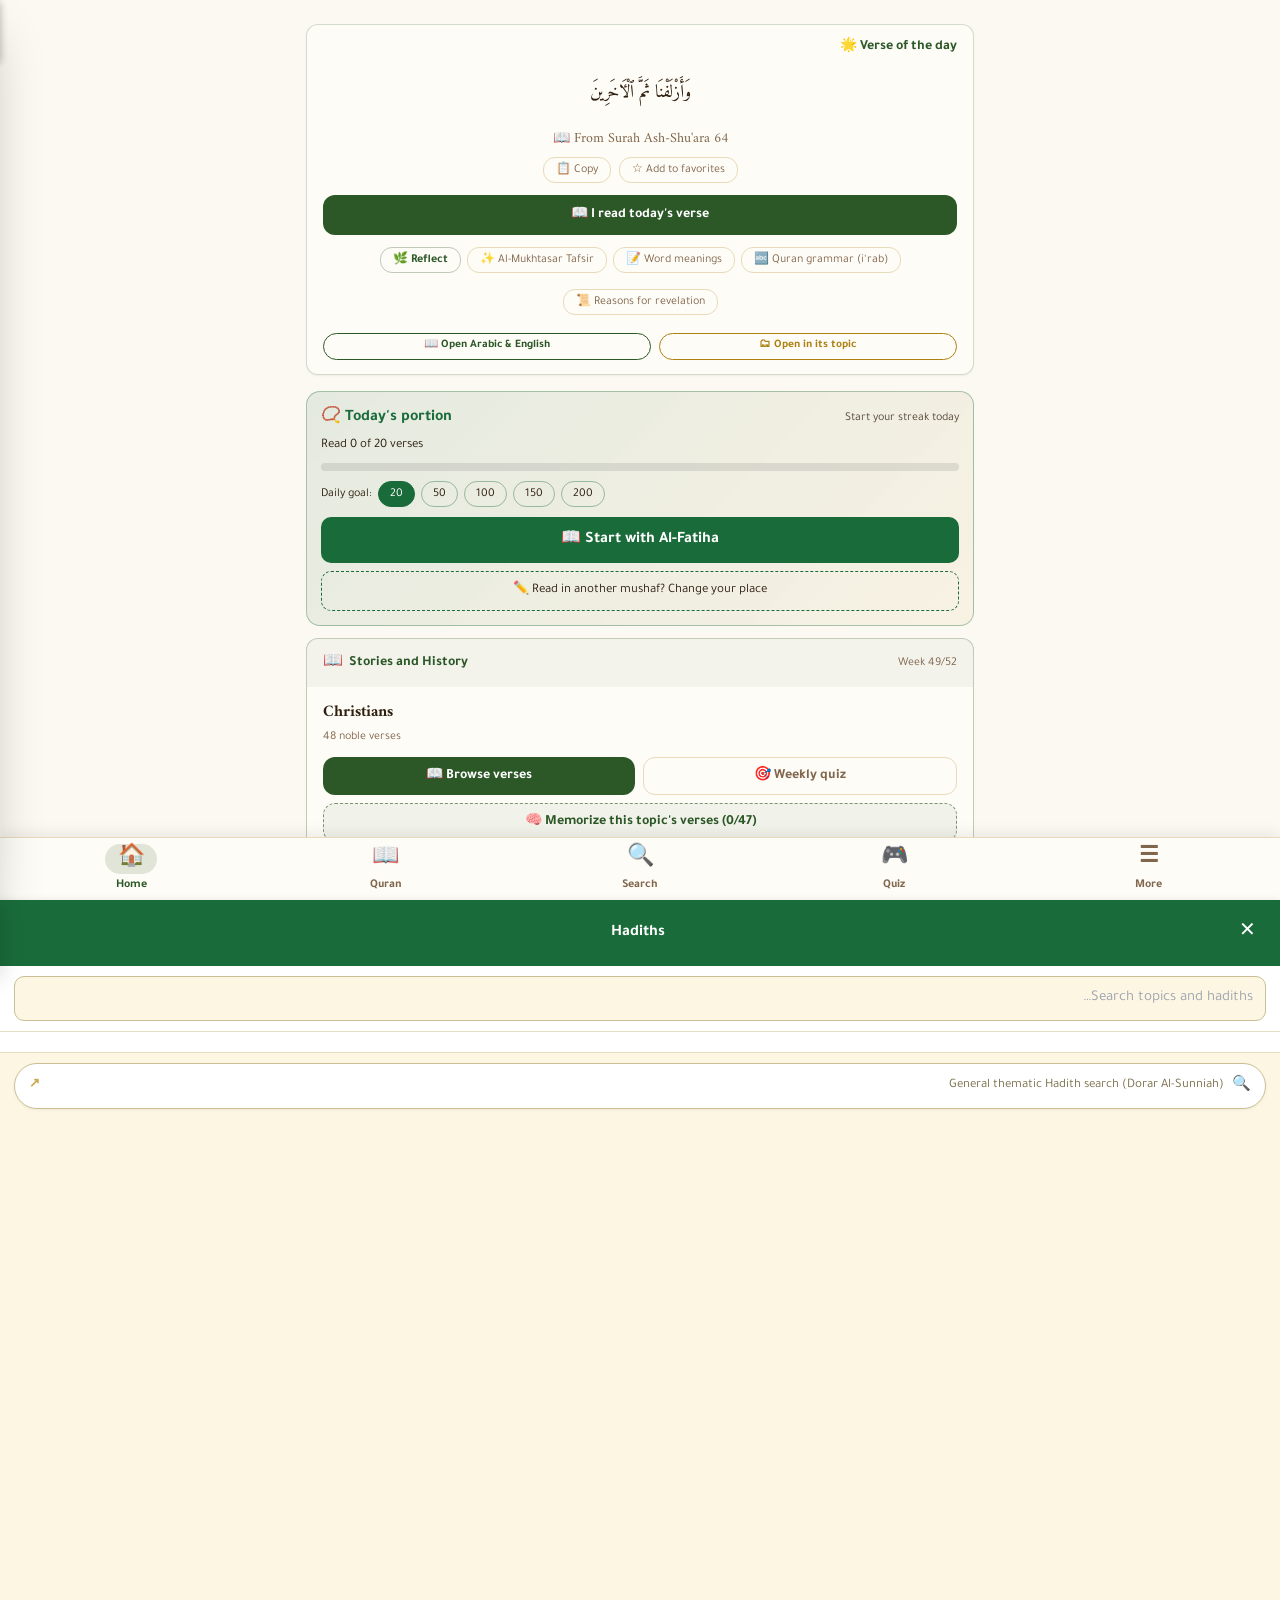
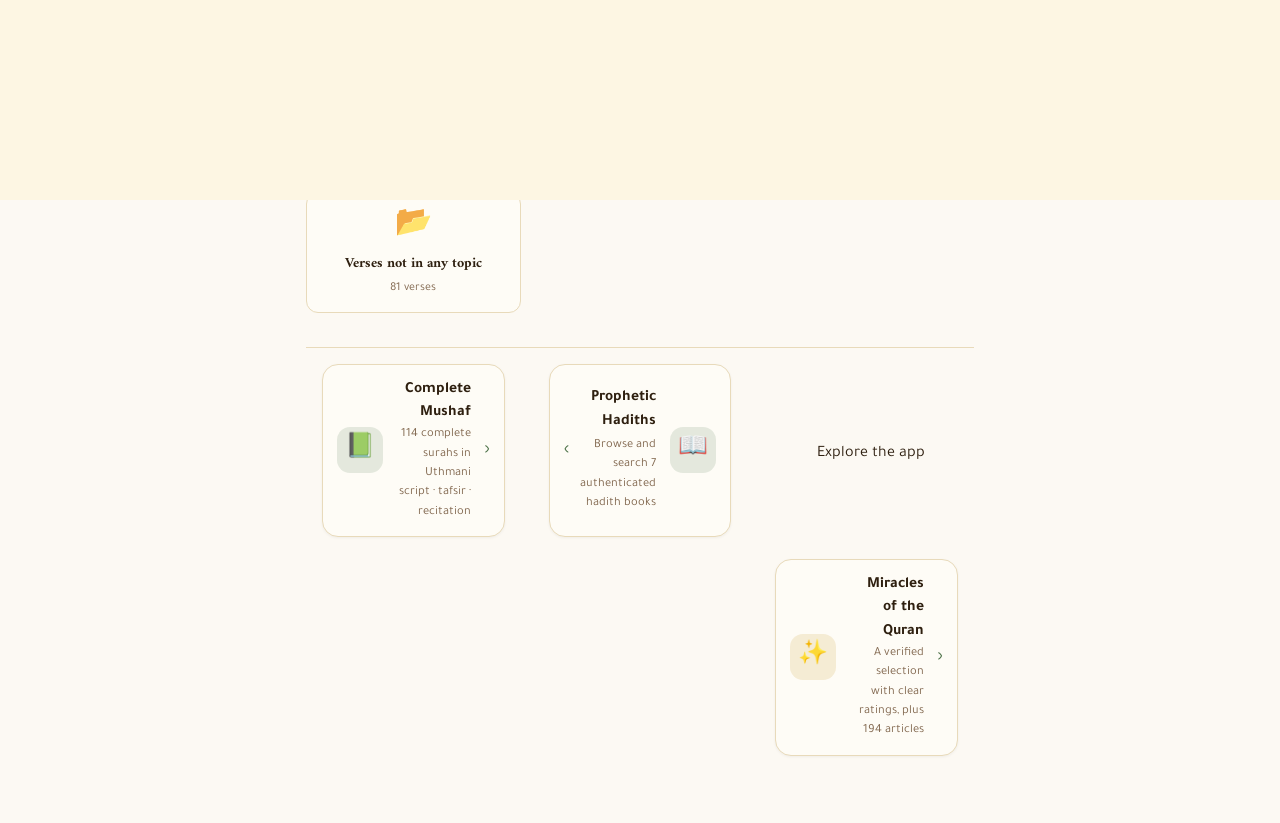
==== index.html @ 42c04536 "Add files via upload" ====
<!doctype html>
<html lang="ar" dir="rtl">
<head>
<meta charset="UTF-8" />
<meta name="viewport" content="width=device-width, initial-scale=1.0, viewport-fit=cover, user-scalable=no" />
<title>مواضيع القرآن الكريم</title>
<meta name="description" content="9,871 آية في 1,130 موضوع مع 6 تفاسير، المصحف الكامل، معجزات القرآن والأحاديث النبوية — بدون إنترنت." />
<meta name="theme-color" content="#1a6b3a" />
<link rel="manifest" href="./manifest.json" />
<link rel="icon" href="./favicon.ico" />
<link rel="apple-touch-icon" href="./apple-touch-icon.png" />
<!-- Start fetching the encrypted payload immediately, in parallel with parsing.
     app.enc is now gzip-compressed BEFORE encryption and the webfonts were
     moved out of it into ./assets/fonts/*.woff2, so the critical first
     download dropped from ~1.45 MB to ~0.49 MB. -->
<link rel="preload" as="fetch" href="./app.enc?v=105" crossorigin="anonymous" fetchpriority="high" />
<style>
  html,body{height:100%;margin:0;background:#fdf6e3;}
  #_bl{position:fixed;inset:0;display:flex;align-items:center;justify-content:center;
    flex-direction:column;gap:10px;font-family:system-ui,sans-serif;color:#1a6b3a;}
  #_bl .s{width:36px;height:36px;border:3px solid #e6dcc0;border-top-color:#1a6b3a;
    border-radius:50%;animation:_sp 0.8s linear infinite;}
  @keyframes _sp{to{transform:rotate(360deg);}}
</style>
</head>
<body>
<div id="_bl"><div class="s"></div><div>جارٍ التحميل...</div></div>
<script>
(function(){
  var _p1=[155,187,14,163,17,46,186,222];
  var _p2=[26,164,161,172,123,90,212,247];
  var _p3=[27,13,182,2,128,64,250,6];
  var _p4=[22,59,96,149,72,226,223,181];
  var _expectedHash = "72e660c857ee07ed2e1d415e45553e37cf3c5778af3e9e9e367d4e6b512446fa";
  function _bk(){
    var k=new Uint8Array(32);
    [_p1,_p2,_p3,_p4].forEach(function(seg,si){
      for(var i=0;i<8;i++)k[si*8+i]=seg[i];
    });
    return k;
  }
  function _toHex(buf){
    var b=new Uint8Array(buf), s="";
    for(var i=0;i<b.length;i++) s += b[i].toString(16).padStart(2,"0");
    return s;
  }
  function _fail(msg){
    var el=document.getElementById('_bl');
    if(el) el.innerHTML='<div style="text-align:center;padding:20px;">'+msg+'</div>';
  }
  function _loadScript(src){
    return new Promise(function(res,rej){
      var s=document.createElement('script');
      s.src=src; s.onload=res; s.onerror=rej;
      document.head.appendChild(s);
    });
  }
  // gzip inflate: native DecompressionStream where available (Chrome 80+,
  // Firefox 113+, Safari 16.4+), small fflate fallback everywhere else.
  async function _gunzip(buf){
    if (typeof DecompressionStream === 'function') {
      var ds = new DecompressionStream('gzip');
      var stream = new Blob([buf]).stream().pipeThrough(ds);
      return await new Response(stream).arrayBuffer();
    }
    if (typeof fflate === 'undefined') await _loadScript('./vendor/fflate.js');
    return fflate.gunzipSync(new Uint8Array(buf)).buffer;
  }
  async function _boot(){
    try{
      var res = await fetch('./app.enc?v=105', {credentials:'omit', cache:'no-store'});
      if(!res.ok && res.status !== 0) throw new Error('http '+res.status);
      var buf = await res.arrayBuffer();
      if (crypto.subtle && crypto.subtle.digest) {
        var hashBuf = await crypto.subtle.digest('SHA-256', buf);
        if (_toHex(hashBuf) !== _expectedHash) {
          _fail('تعذّر التحقق من سلامة الملفات.<br>احذف بيانات المتصفح لهذا الموقع وأعد المحاولة، أو تحقق من الاتصال.');
          return;
        }
      }
      var bytes = new Uint8Array(buf);
      var iv = bytes.slice(0,16);
      var ct = bytes.slice(16);
      var cryptoKey = await crypto.subtle.importKey('raw', _bk(), {name:'AES-CBC'}, false, ['decrypt']);
      var gzBuf = await crypto.subtle.decrypt({name:'AES-CBC', iv: iv}, cryptoKey, ct);
      var plainBuf = await _gunzip(gzBuf);
      var html = new TextDecoder('utf-8').decode(plainBuf);
      document.open();
      document.write(html);
      document.close();
    } catch(e) {
      _fail('تعذّر تحميل التطبيق.<br>تحقق من الاتصال بالإنترنت وأعد المحاولة.');
    }
  }
  // One-time upgrade for visitors with an older offline installation. Preserve their
  // language, reading progress and bookmarks; only invalidate obsolete app caches.
  try {
    if (localStorage.getItem('quran_site_version') !== '105') {
      localStorage.setItem('quran_site_version', '105');
      if ('caches' in window) caches.keys().then(function(keys){
        return Promise.all(keys.filter(function(k){return /^quran-v/.test(k) && k !== 'quran-v103-shell-2';})
          .map(function(k){return caches.delete(k);}));
      }).catch(function(){});
    }
  } catch(e) { /* private browsing can disable storage */ }
  _boot();
  // ---- "Install app" button (browsers that support installing) ----
  var _ar = window.__lang0 ? window.__lang0 !== 'en' : (localStorage.getItem('quran_app_language') || (/^ar/i.test(navigator.language || '') ? 'ar' : 'en')) !== 'en';
  function _bar(id, text, btnText, onBtn) {
    if (document.getElementById(id) || !document.body) return;
    var d = document.createElement('div');
    d.id = id; d.dir = _ar ? 'rtl' : 'ltr';
    d.style.cssText = 'position:fixed;left:12px;right:12px;bottom:16px;z-index:2147483000;display:flex;align-items:center;gap:10px;' +
      'padding:12px 14px;border-radius:14px;background:#1a6b3a;color:#fff;font:14px system-ui,sans-serif;box-shadow:0 6px 24px rgba(0,0,0,.25);';
    var t = document.createElement('span'); t.style.flex = '1'; t.textContent = text;
    var b = document.createElement('button'); b.textContent = btnText;
    b.style.cssText = 'border:0;border-radius:10px;padding:8px 14px;background:#fff;color:#1a6b3a;font-weight:bold;font-size:14px;';
    var x = document.createElement('button'); x.textContent = '\u2715'; x.setAttribute('aria-label', 'close');
    x.style.cssText = 'border:0;background:transparent;color:#fff;font-size:16px;';
    b.onclick = function(){ onBtn(); d.remove(); };
    x.onclick = function(){ d.remove(); if (id === '_inst') try { localStorage.setItem('quran_install_dismissed', String(Date.now())); } catch(e){} };
    d.appendChild(t); d.appendChild(b); d.appendChild(x);
    document.body.appendChild(d);
  }
  window.__qrBar = _bar;
  var _standalone = (window.matchMedia && matchMedia('(display-mode: standalone)').matches) || navigator.standalone;
  window.addEventListener('beforeinstallprompt', function(ev){
    ev.preventDefault();
    var dis = +(localStorage.getItem('quran_install_dismissed') || 0);
    if (_standalone || Date.now() - dis < 14 * 86400000) return;
    setTimeout(function(){
      _bar('_inst', _ar ? 'ثبّت التطبيق على هاتفك ليعمل بدون إنترنت' : 'Install the app on your phone to use it offline',
        _ar ? '📲 تثبيت' : '📲 Install', function(){ ev.prompt(); });
    }, 4000);
  });
  // ---- "New update available" message ----
  function _updBar(reg) {
    _bar('_upd', _ar ? 'يوجد تحديث جديد للتطبيق' : 'A new update is available',
      _ar ? 'تحديث' : 'Update', function(){
        if (reg.waiting) reg.waiting.postMessage('skipWaiting');
        setTimeout(function(){ location.reload(); }, 300);
      });
  }
  if ('serviceWorker' in navigator) {
    window.addEventListener('load', function(){
      var hadController = !!navigator.serviceWorker.controller;
      navigator.serviceWorker.register('./sw.js').then(function(reg){
        if (reg.waiting && hadController) _updBar(reg);
        reg.addEventListener('updatefound', function(){
          var nw = reg.installing; if (!nw) return;
          nw.addEventListener('statechange', function(){
            if (nw.state === 'installed' && hadController) _updBar(reg);
          });
        });
        setInterval(function(){ reg.update().catch(function(){}); }, 30 * 60000);
      }).catch(function(){});
    });
  }

})();
</script>
</body>
</html>
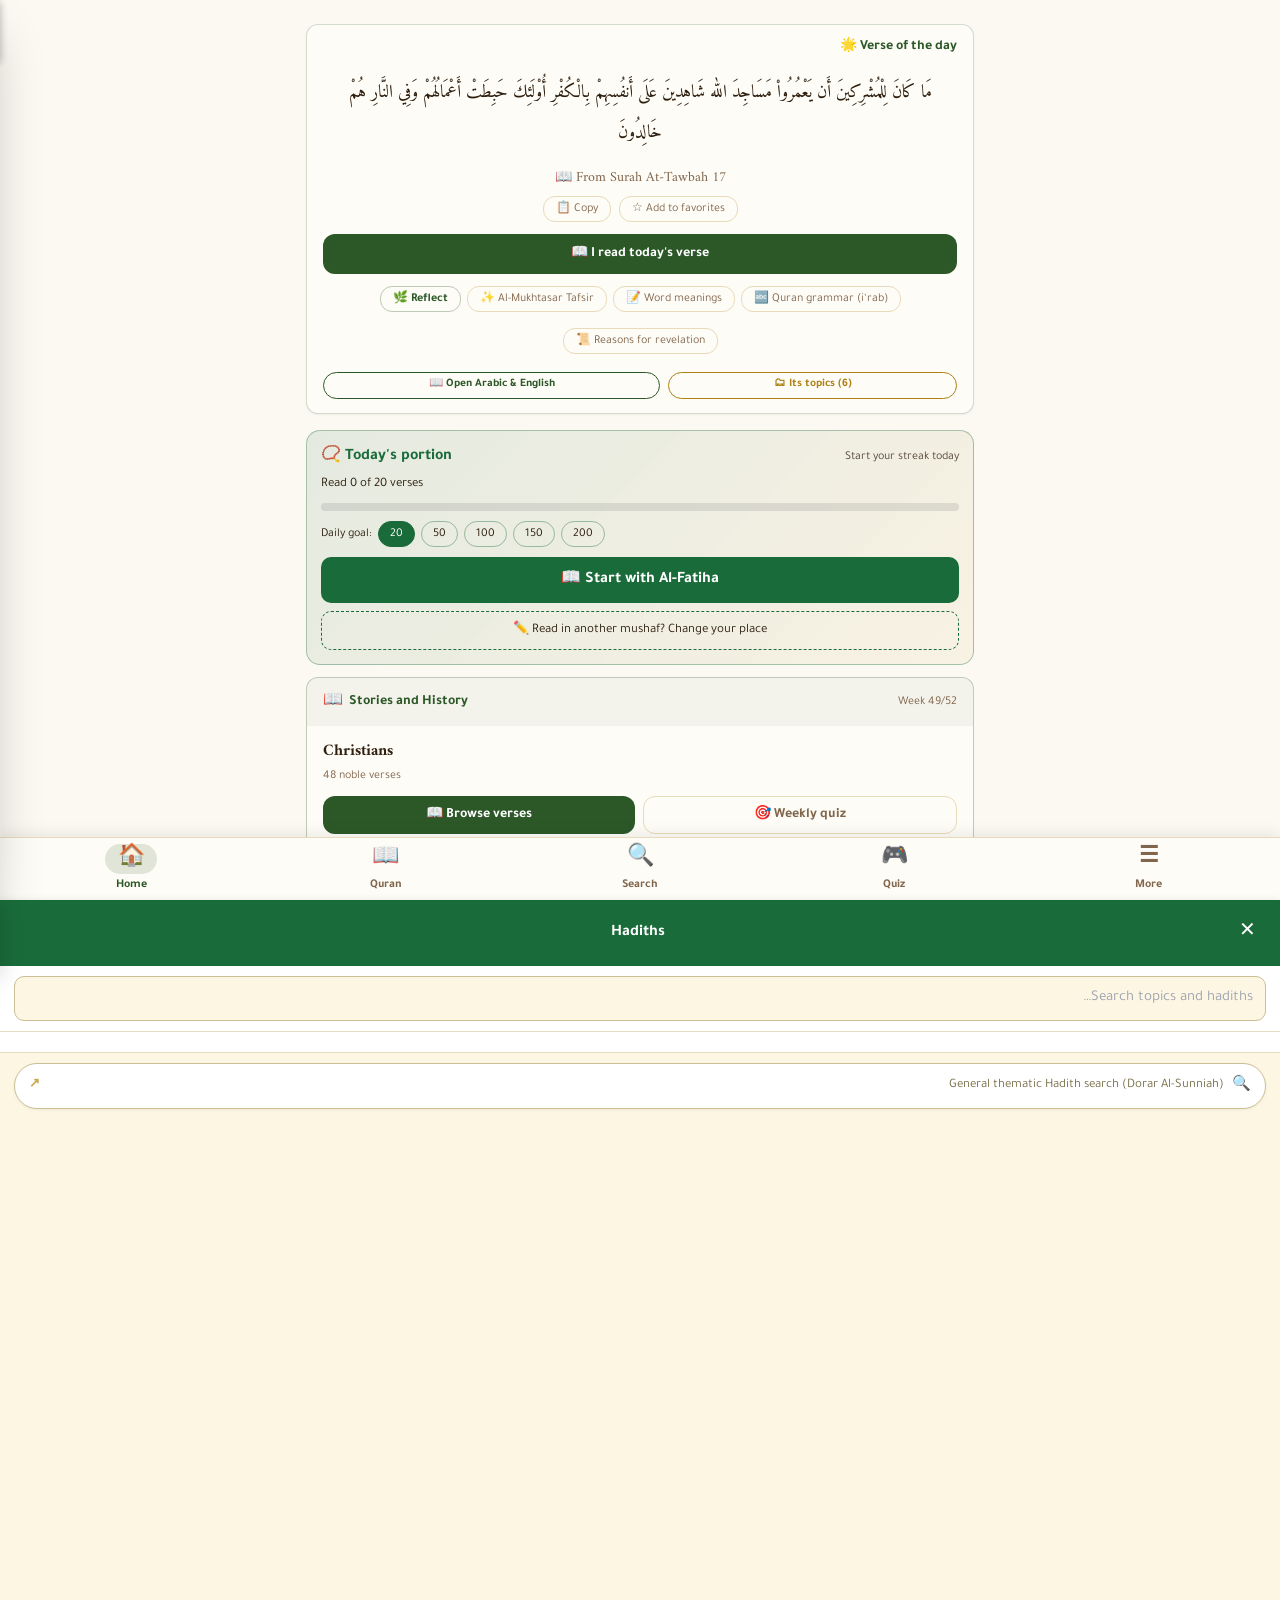
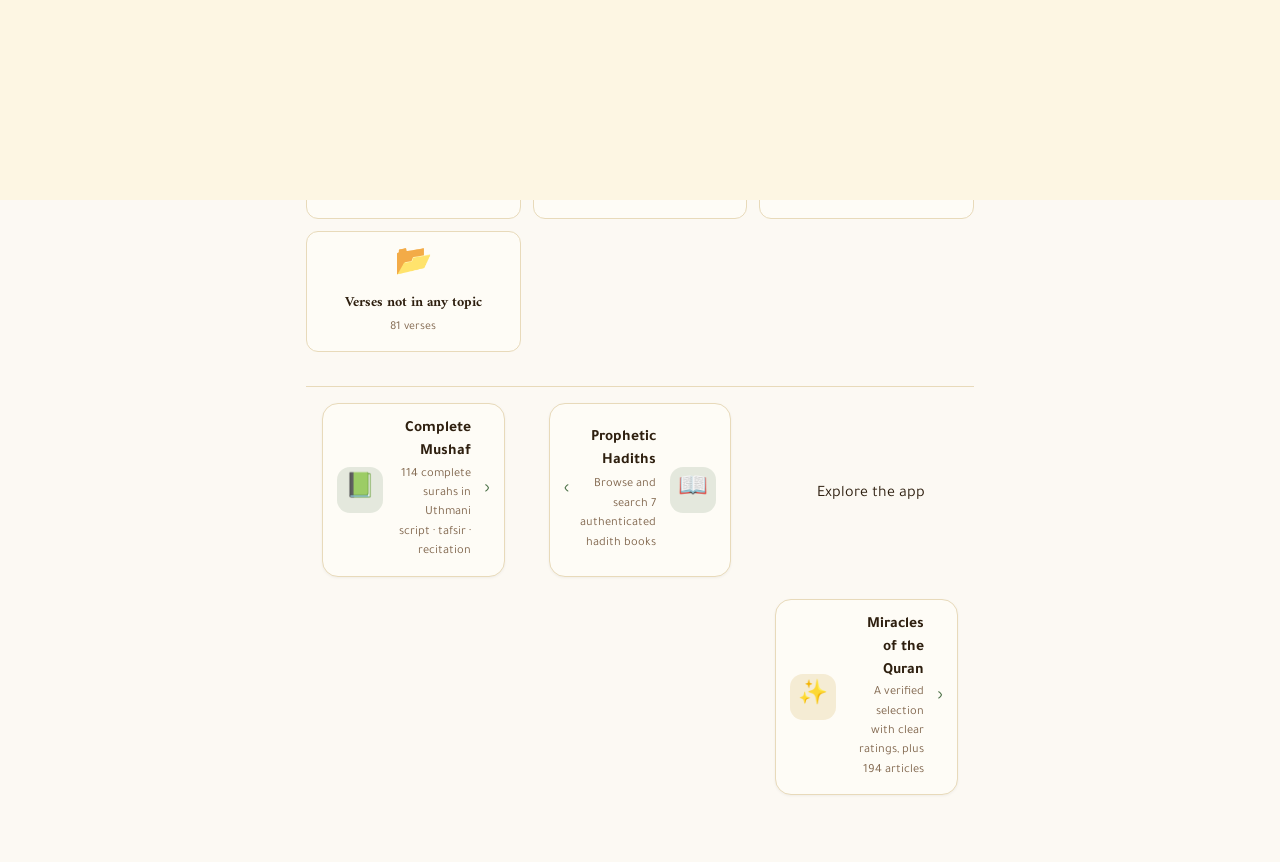
==== commit 9156bc79: "Add files via upload" ====
--- a/index.html
+++ b/index.html
@@ -31,7 +31,7 @@
   var _p2=[26,164,161,172,123,90,212,247];
   var _p3=[27,13,182,2,128,64,250,6];
   var _p4=[22,59,96,149,72,226,223,181];
-  var _expectedHash = "72e660c857ee07ed2e1d415e45553e37cf3c5778af3e9e9e367d4e6b512446fa";
+  var _expectedHash = "e35896ad69712caedd4b4ebe3a84332ada0f7d004e598f36bd4a6af73bc22ce6";
   function _bk(){
     var k=new Uint8Array(32);
     [_p1,_p2,_p3,_p4].forEach(function(seg,si){
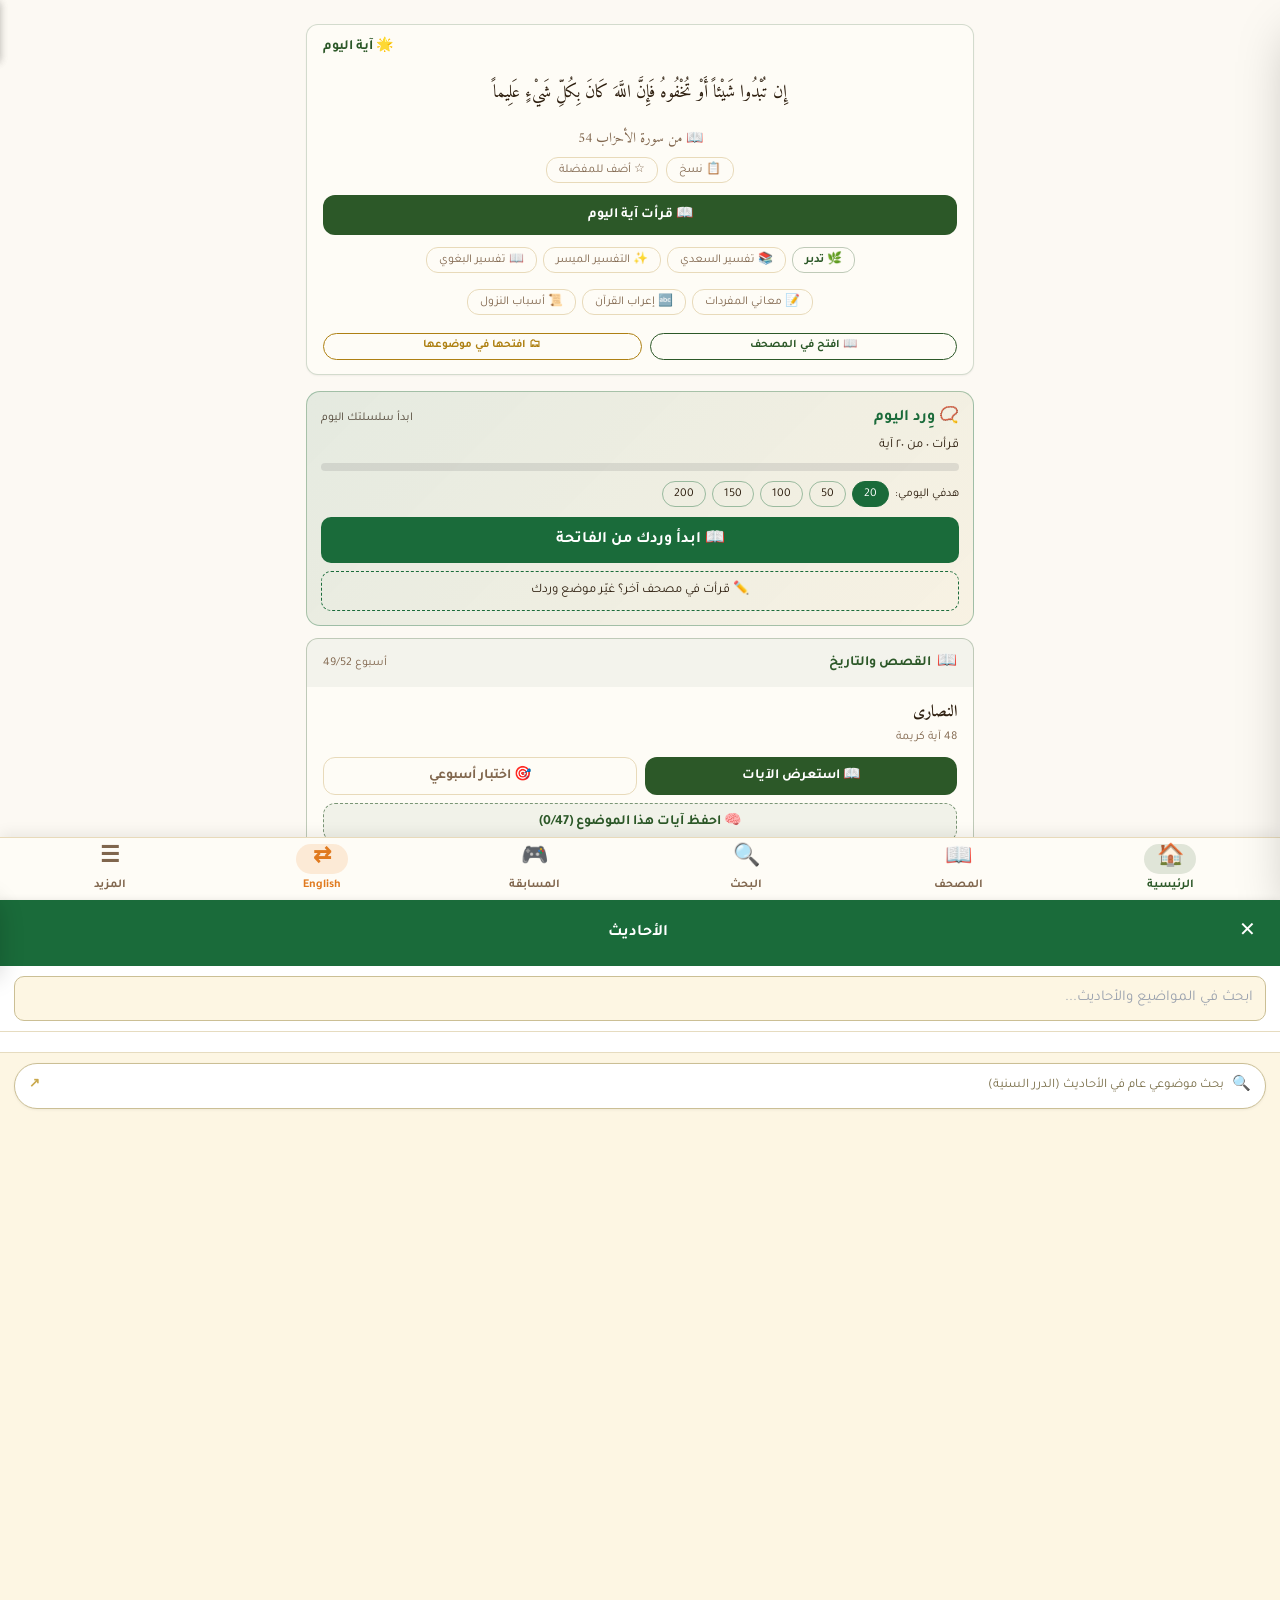
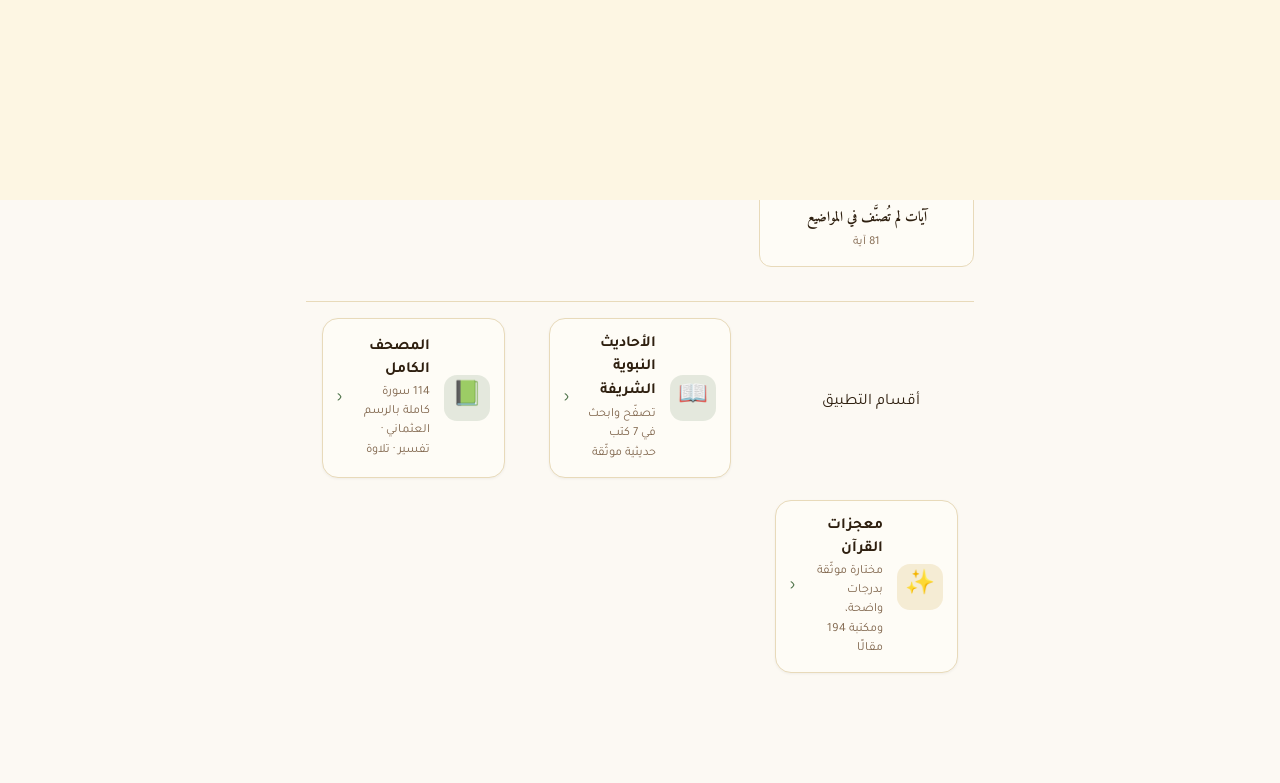
==== commit 77a47616: "Add files via upload" ====
--- a/index.html
+++ b/index.html
@@ -31,7 +31,7 @@
   var _p2=[26,164,161,172,123,90,212,247];
   var _p3=[27,13,182,2,128,64,250,6];
   var _p4=[22,59,96,149,72,226,223,181];
-  var _expectedHash = "e35896ad69712caedd4b4ebe3a84332ada0f7d004e598f36bd4a6af73bc22ce6";
+  var _expectedHash = "c38a5c194be0cd8f67f89c68f2643bfe640034631af2afd2cd5bcf3f3f101557";
   function _bk(){
     var k=new Uint8Array(32);
     [_p1,_p2,_p3,_p4].forEach(function(seg,si){
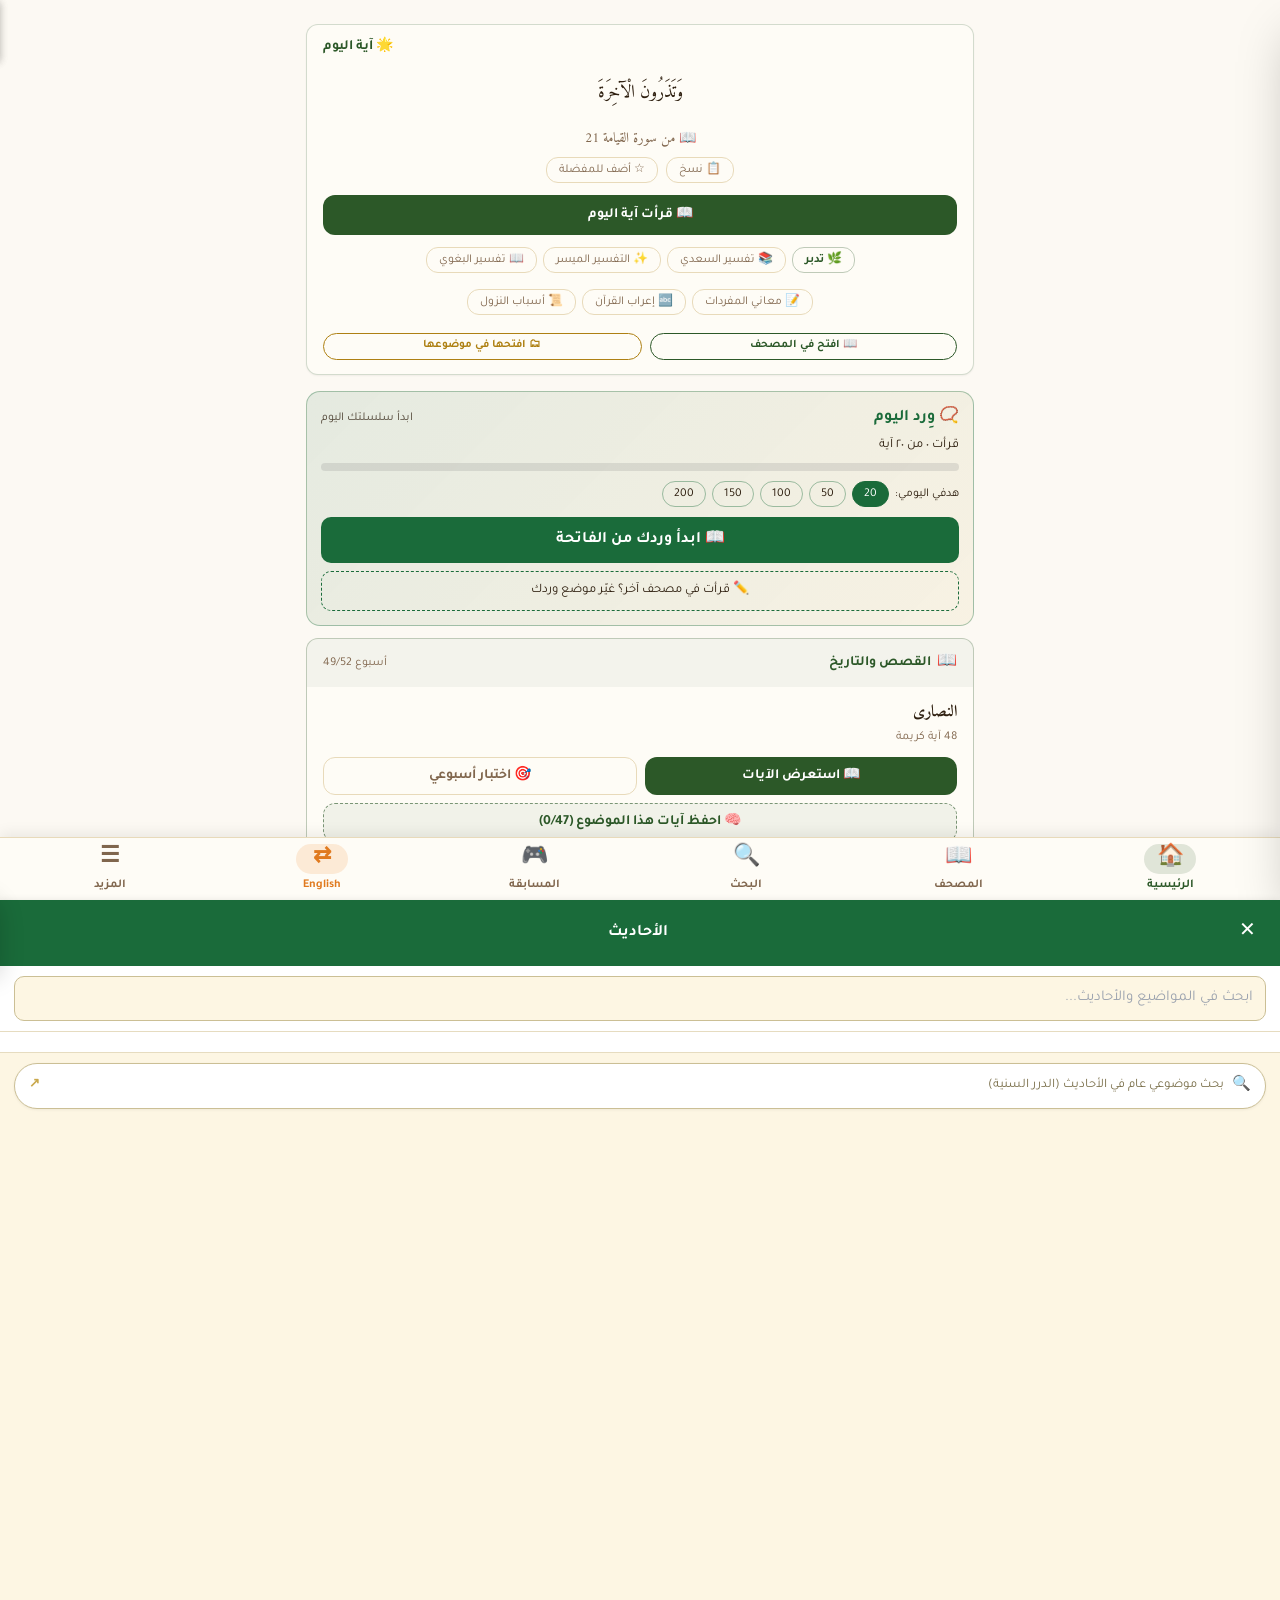
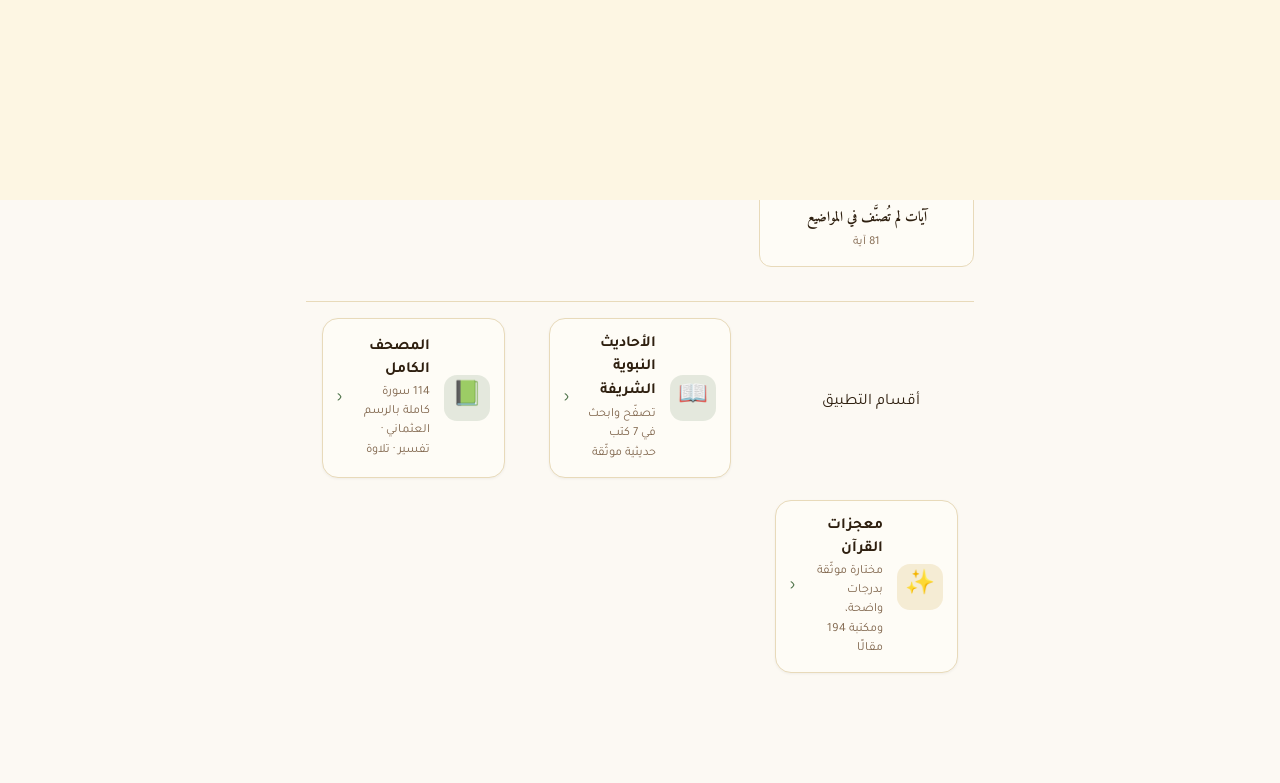
==== commit 6896ba26: "Add files via upload" ====
--- a/index.html
+++ b/index.html
@@ -13,7 +13,7 @@
      app.enc is now gzip-compressed BEFORE encryption and the webfonts were
      moved out of it into ./assets/fonts/*.woff2, so the critical first
      download dropped from ~1.45 MB to ~0.49 MB. -->
-<link rel="preload" as="fetch" href="./app.enc?v=105" crossorigin="anonymous" fetchpriority="high" />
+<link rel="preload" as="fetch" href="./app.enc?v=119" crossorigin="anonymous" fetchpriority="high" />
 <style>
   html,body{height:100%;margin:0;background:#fdf6e3;}
   #_bl{position:fixed;inset:0;display:flex;align-items:center;justify-content:center;
@@ -31,7 +31,7 @@
   var _p2=[26,164,161,172,123,90,212,247];
   var _p3=[27,13,182,2,128,64,250,6];
   var _p4=[22,59,96,149,72,226,223,181];
-  var _expectedHash = "c38a5c194be0cd8f67f89c68f2643bfe640034631af2afd2cd5bcf3f3f101557";
+  var _expectedHash = "228335cd9e264fe49639d69c8f83432827bb0be14f5b1b5ade6ec62de2f526cf";
   function _bk(){
     var k=new Uint8Array(32);
     [_p1,_p2,_p3,_p4].forEach(function(seg,si){
@@ -68,7 +68,7 @@
   }
   async function _boot(){
     try{
-      var res = await fetch('./app.enc?v=105', {credentials:'omit', cache:'no-store'});
+      var res = await fetch('./app.enc?v=119', {credentials:'omit', cache:'no-store'});
       if(!res.ok && res.status !== 0) throw new Error('http '+res.status);
       var buf = await res.arrayBuffer();
       if (crypto.subtle && crypto.subtle.digest) {
@@ -144,6 +144,7 @@
   if ('serviceWorker' in navigator) {
     window.addEventListener('load', function(){
       var hadController = !!navigator.serviceWorker.controller;
+      var _rl=false; navigator.serviceWorker.addEventListener('controllerchange', function(){ if (hadController && !_rl) { _rl=true; location.reload(); } });
       navigator.serviceWorker.register('./sw.js').then(function(reg){
         if (reg.waiting && hadController) _updBar(reg);
         reg.addEventListener('updatefound', function(){
@@ -152,6 +153,8 @@
             if (nw.state === 'installed' && hadController) _updBar(reg);
           });
         });
+        reg.update().catch(function(){});
+        document.addEventListener('visibilitychange', function(){ if (!document.hidden) reg.update().catch(function(){}); });
         setInterval(function(){ reg.update().catch(function(){}); }, 30 * 60000);
       }).catch(function(){});
     });
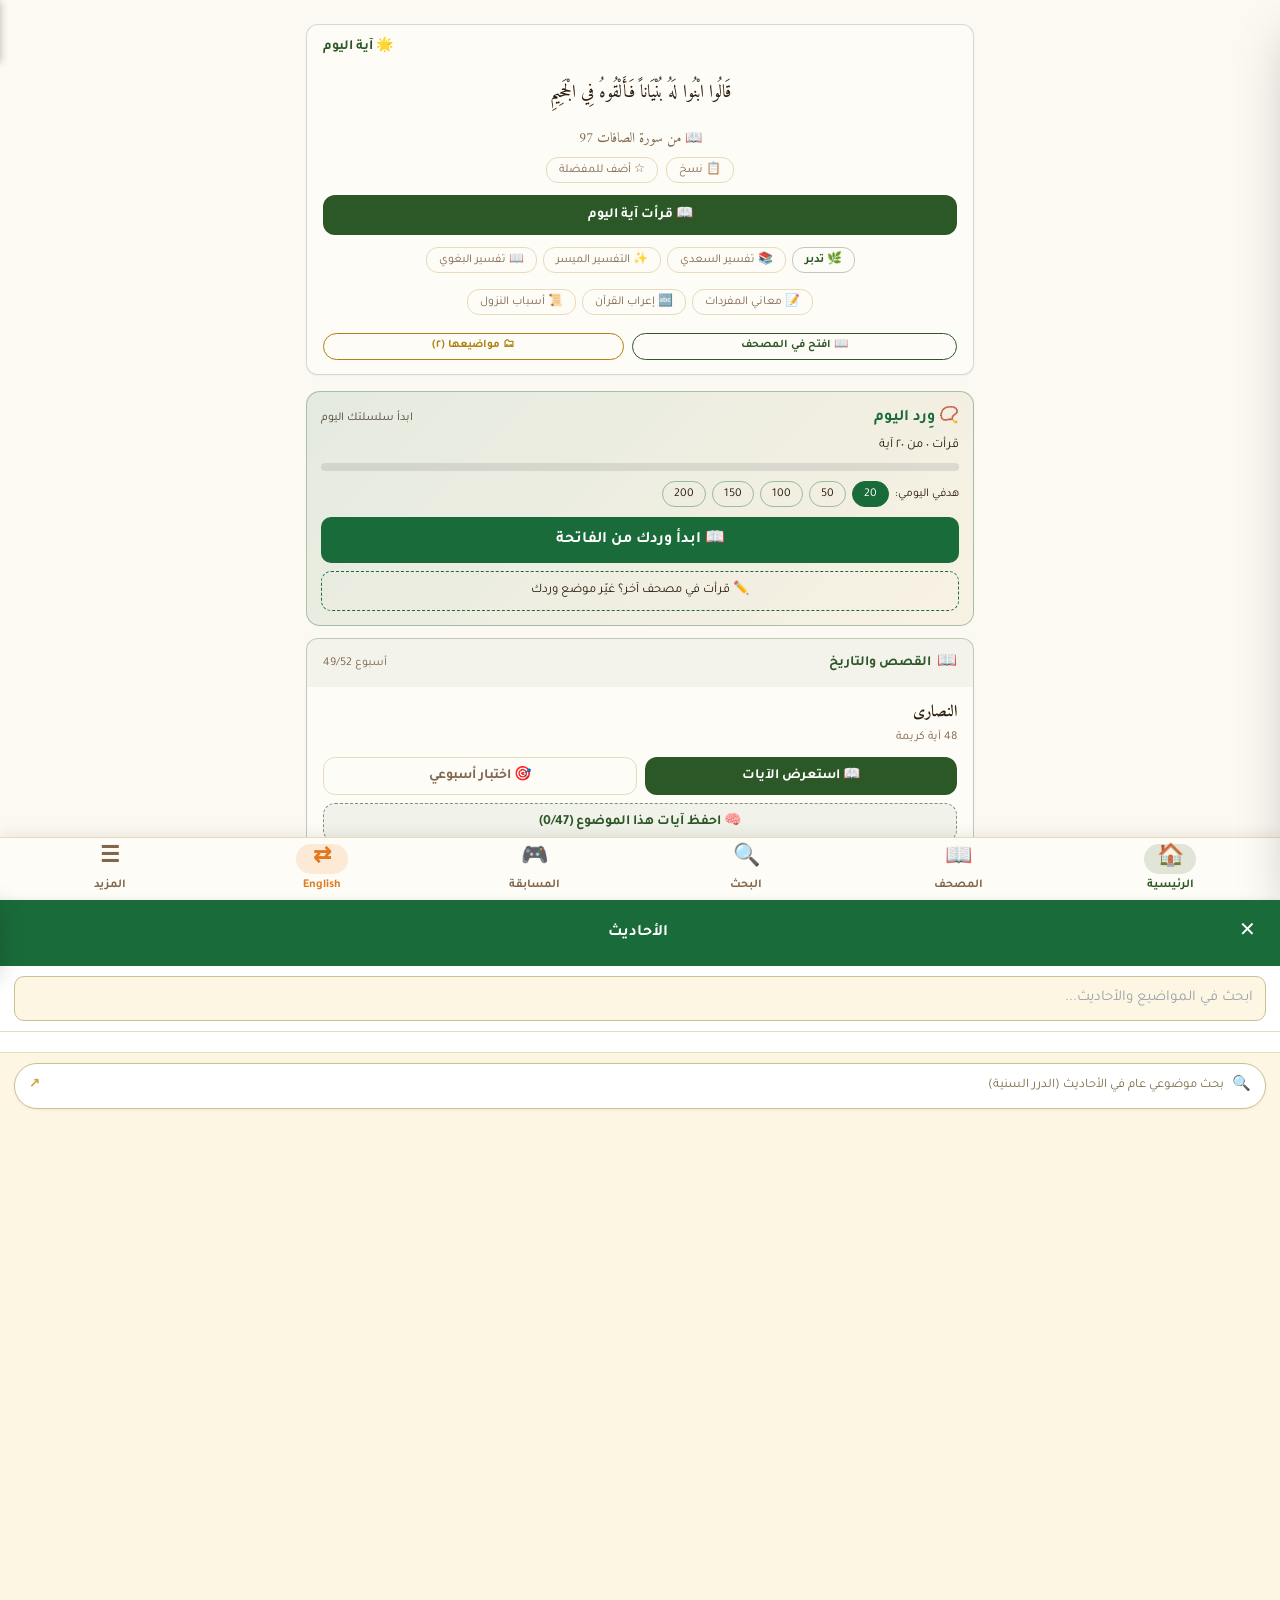
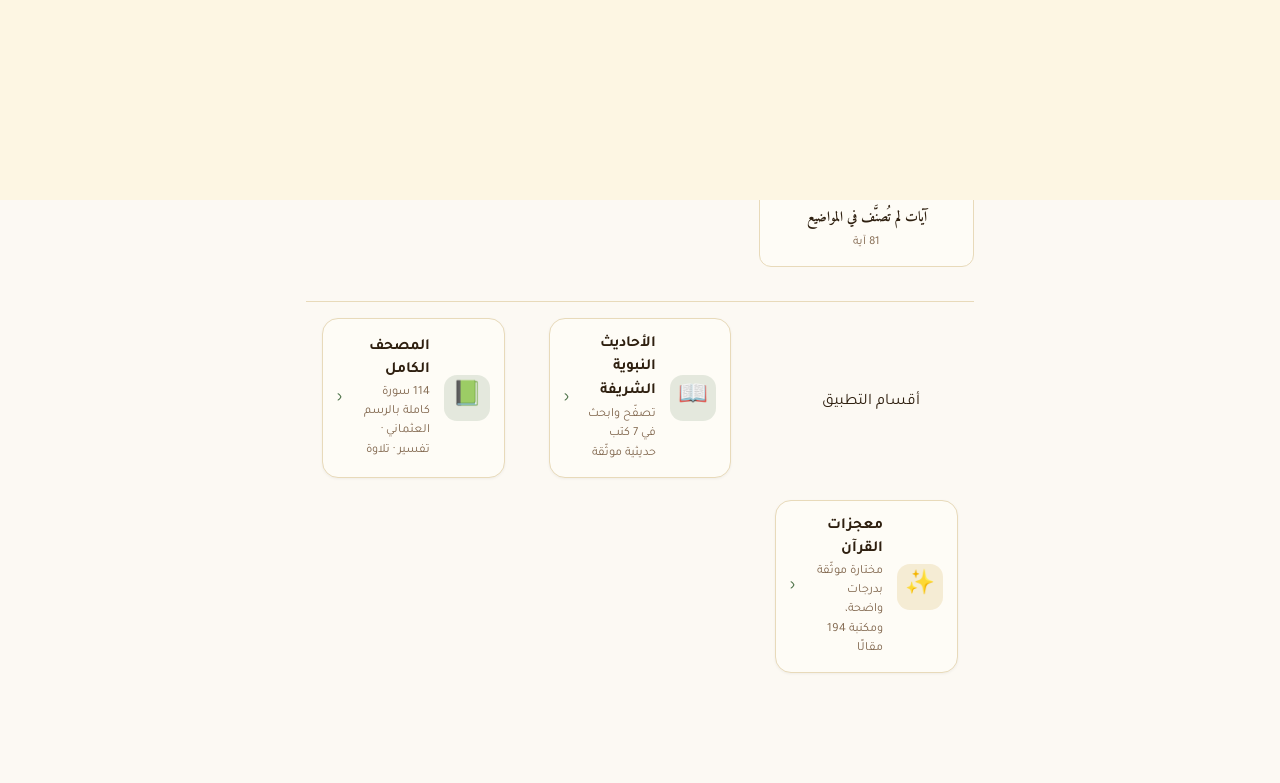
==== commit 6db7b72d: "Add files via upload" ====
--- a/index.html
+++ b/index.html
@@ -31,7 +31,7 @@
   var _p2=[26,164,161,172,123,90,212,247];
   var _p3=[27,13,182,2,128,64,250,6];
   var _p4=[22,59,96,149,72,226,223,181];
-  var _expectedHash = "228335cd9e264fe49639d69c8f83432827bb0be14f5b1b5ade6ec62de2f526cf";
+  var _expectedHash = "1e7fa8a45c7c65afc9e3031cf23803893f6ad3d3690e21d7041834149d4dc27e";
   function _bk(){
     var k=new Uint8Array(32);
     [_p1,_p2,_p3,_p4].forEach(function(seg,si){
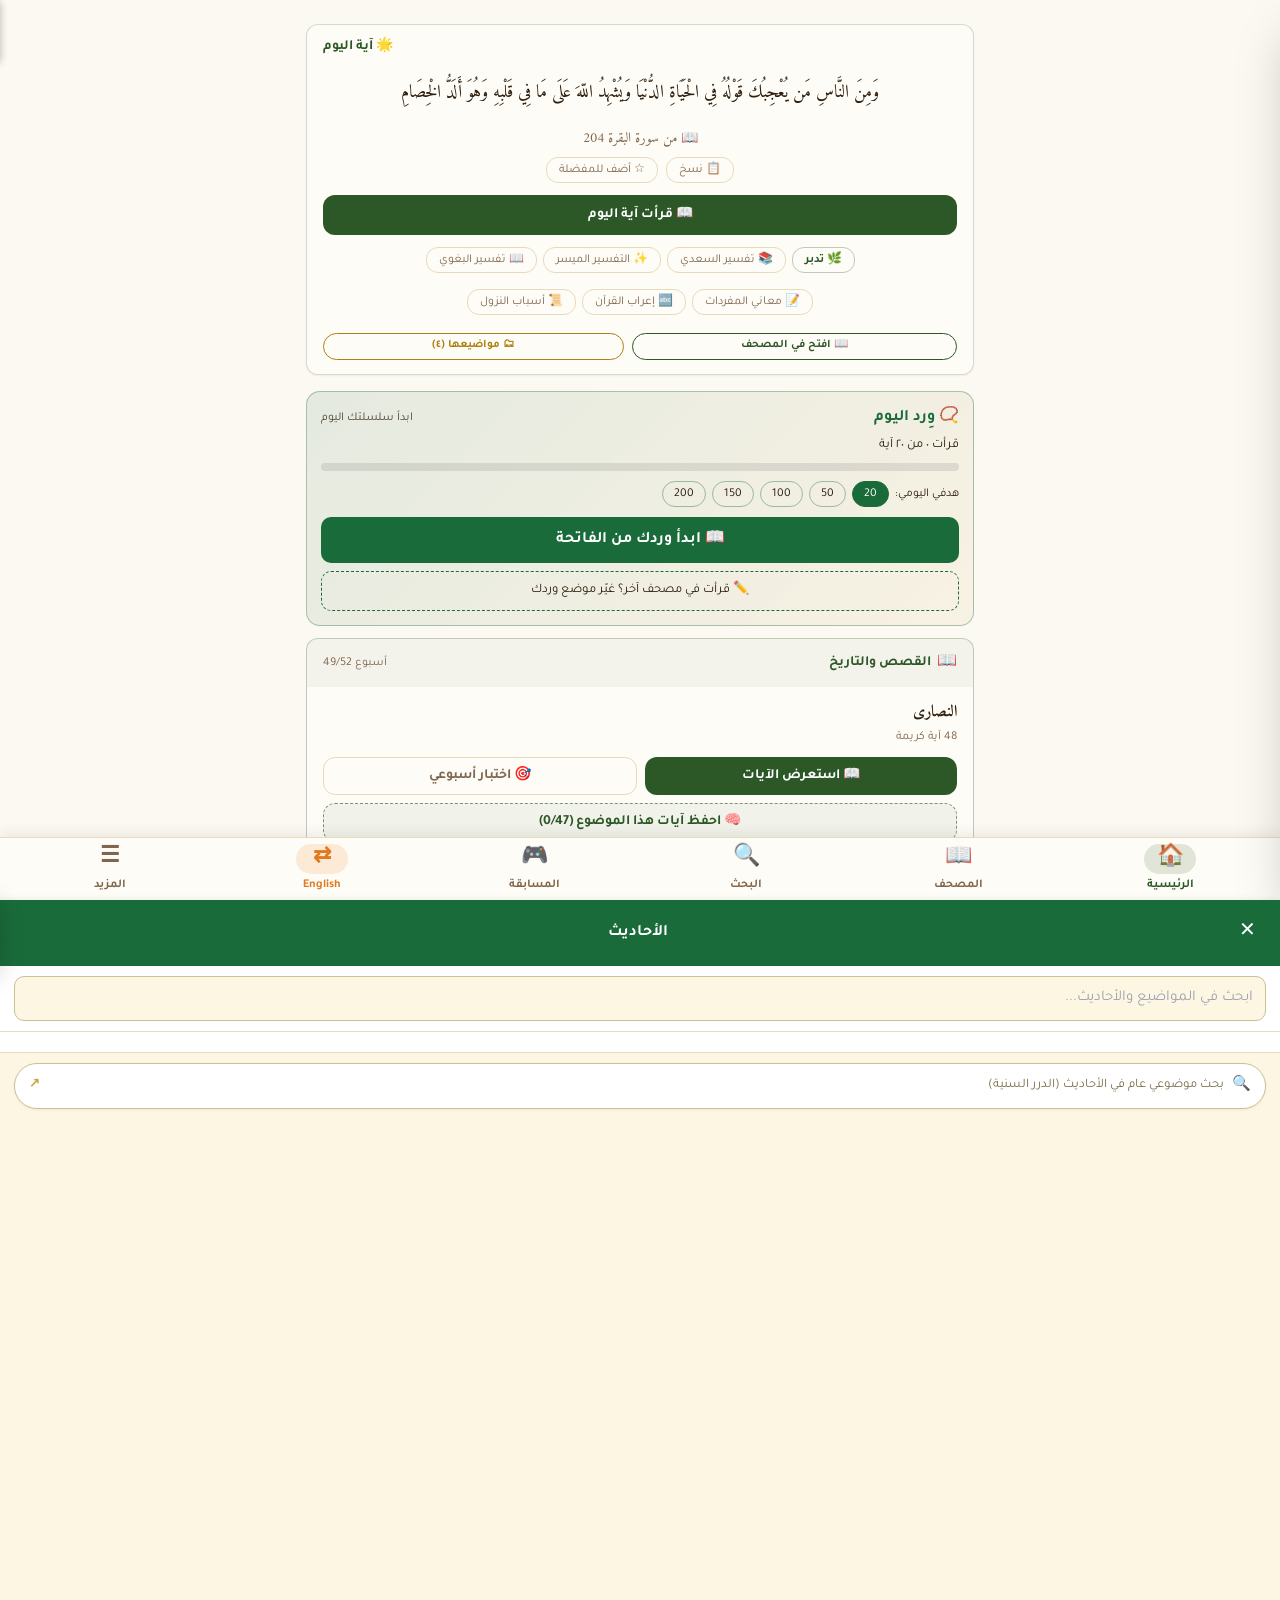
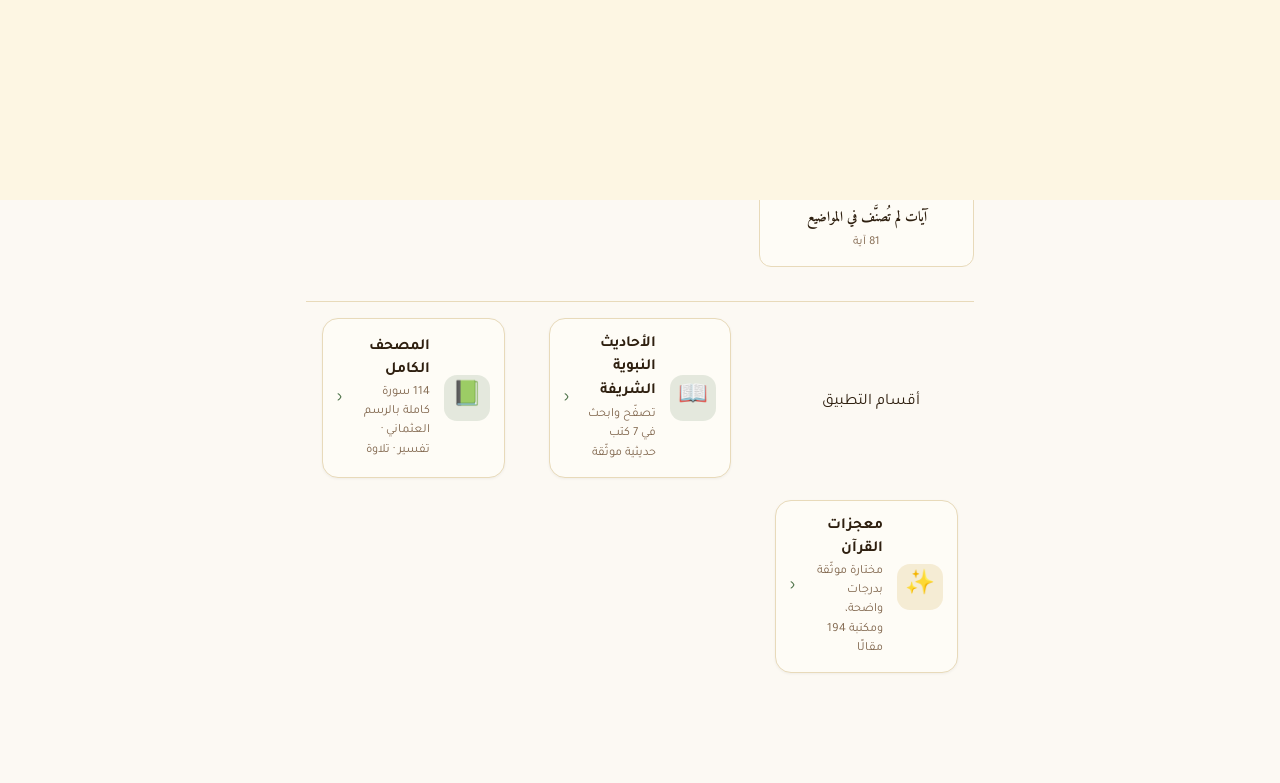
==== commit bc8a7e6b: "Add files via upload" ====
--- a/index.html
+++ b/index.html
@@ -31,7 +31,7 @@
   var _p2=[26,164,161,172,123,90,212,247];
   var _p3=[27,13,182,2,128,64,250,6];
   var _p4=[22,59,96,149,72,226,223,181];
-  var _expectedHash = "1e7fa8a45c7c65afc9e3031cf23803893f6ad3d3690e21d7041834149d4dc27e";
+  var _expectedHash = "321399914cdd293532fc2b414c7a07c586fa635bc5920c73de04f1e956d8699c";
   function _bk(){
     var k=new Uint8Array(32);
     [_p1,_p2,_p3,_p4].forEach(function(seg,si){
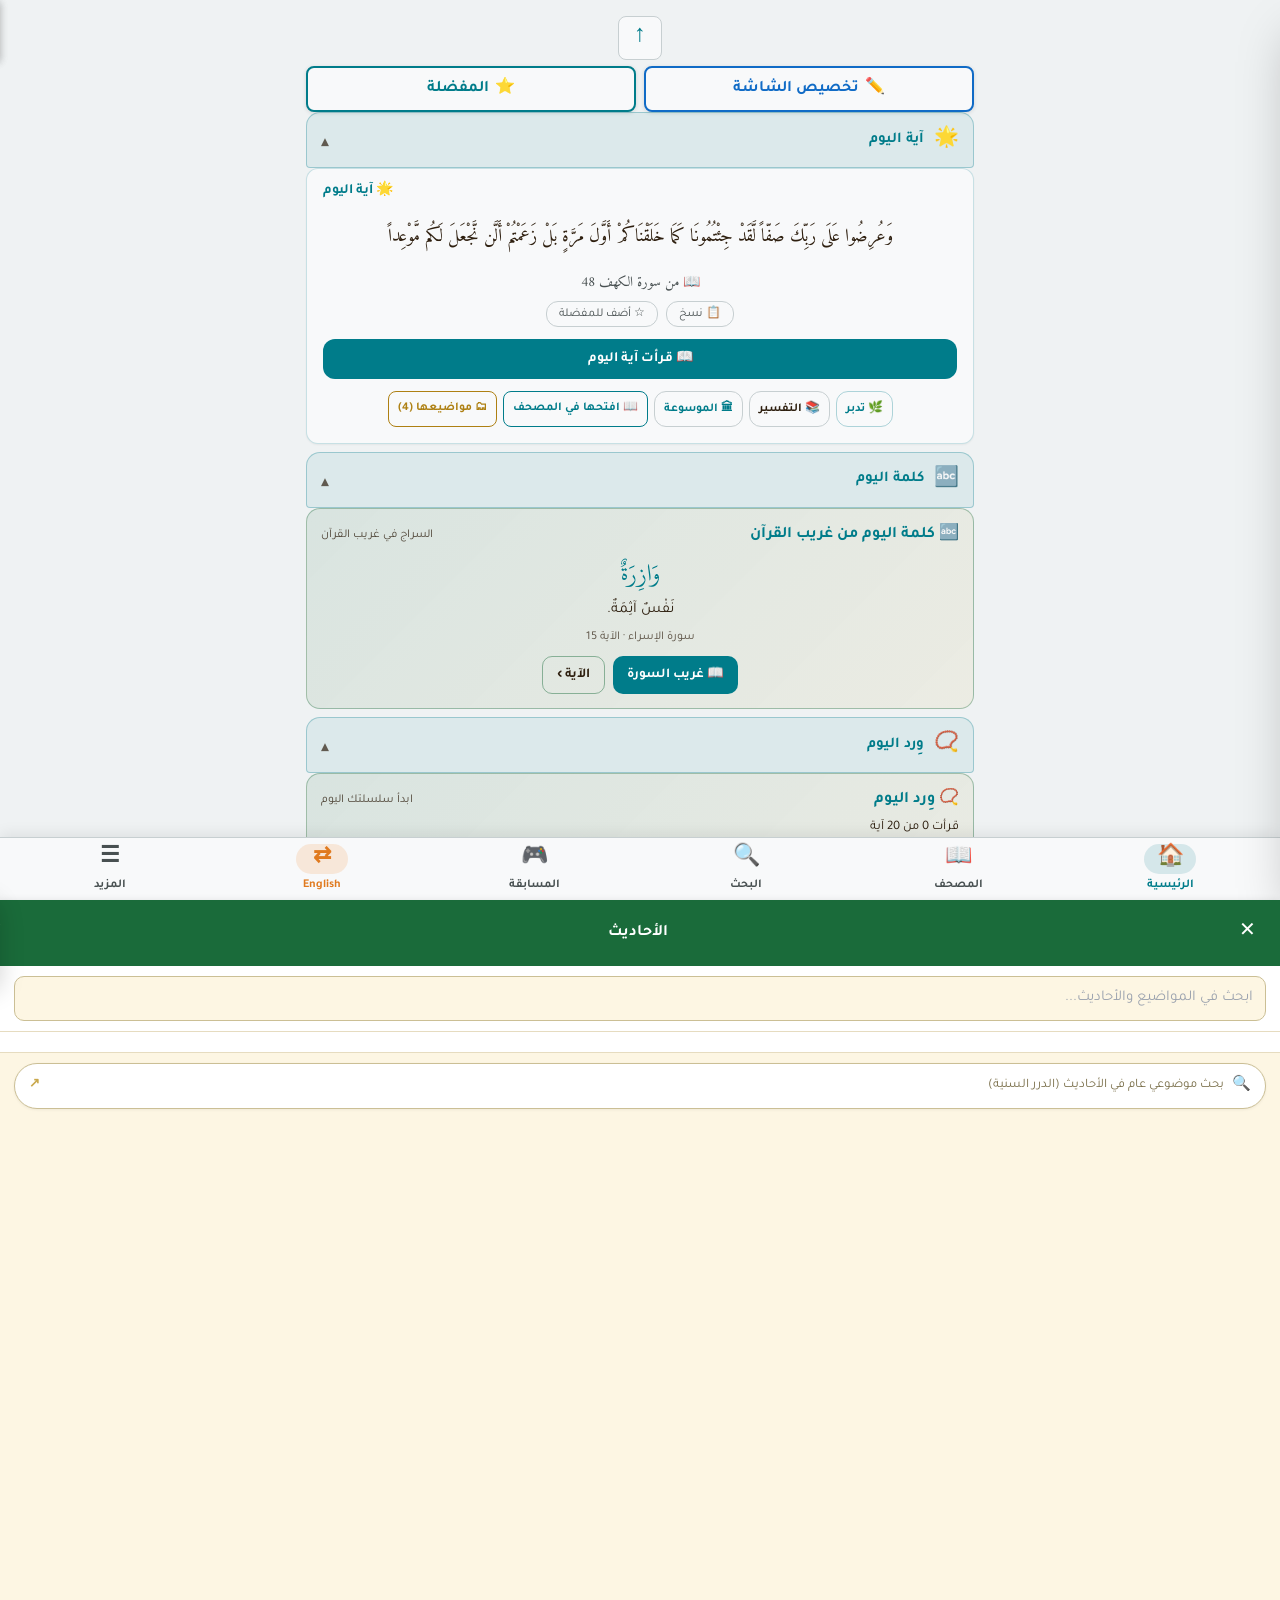
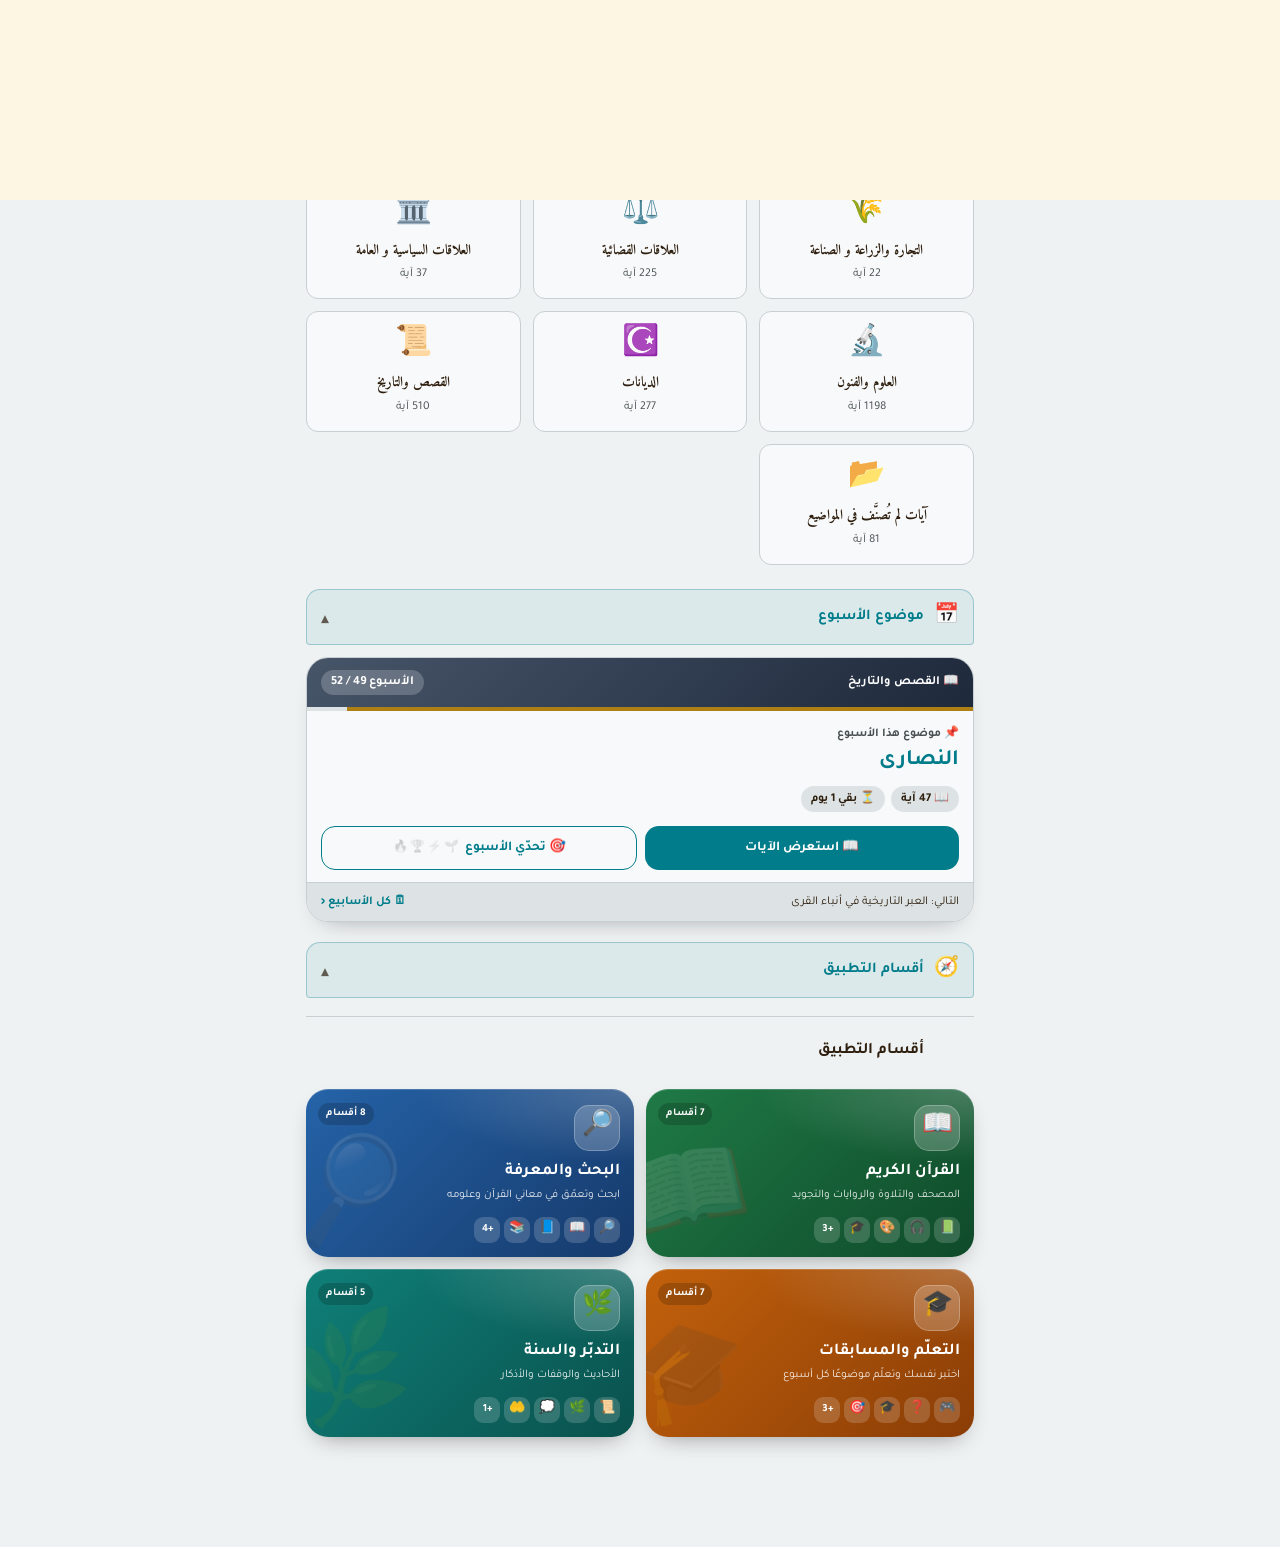
==== commit efe1a71a: "Add files via upload" ====
--- a/index.html
+++ b/index.html
@@ -31,7 +31,7 @@
   var _p2=[26,164,161,172,123,90,212,247];
   var _p3=[27,13,182,2,128,64,250,6];
   var _p4=[22,59,96,149,72,226,223,181];
-  var _expectedHash = "321399914cdd293532fc2b414c7a07c586fa635bc5920c73de04f1e956d8699c";
+  var _expectedHash = "780e997a9a1a5d338db0045561ff2aeb4a8864e81813c89753dee939bed6c841";
   function _bk(){
     var k=new Uint8Array(32);
     [_p1,_p2,_p3,_p4].forEach(function(seg,si){
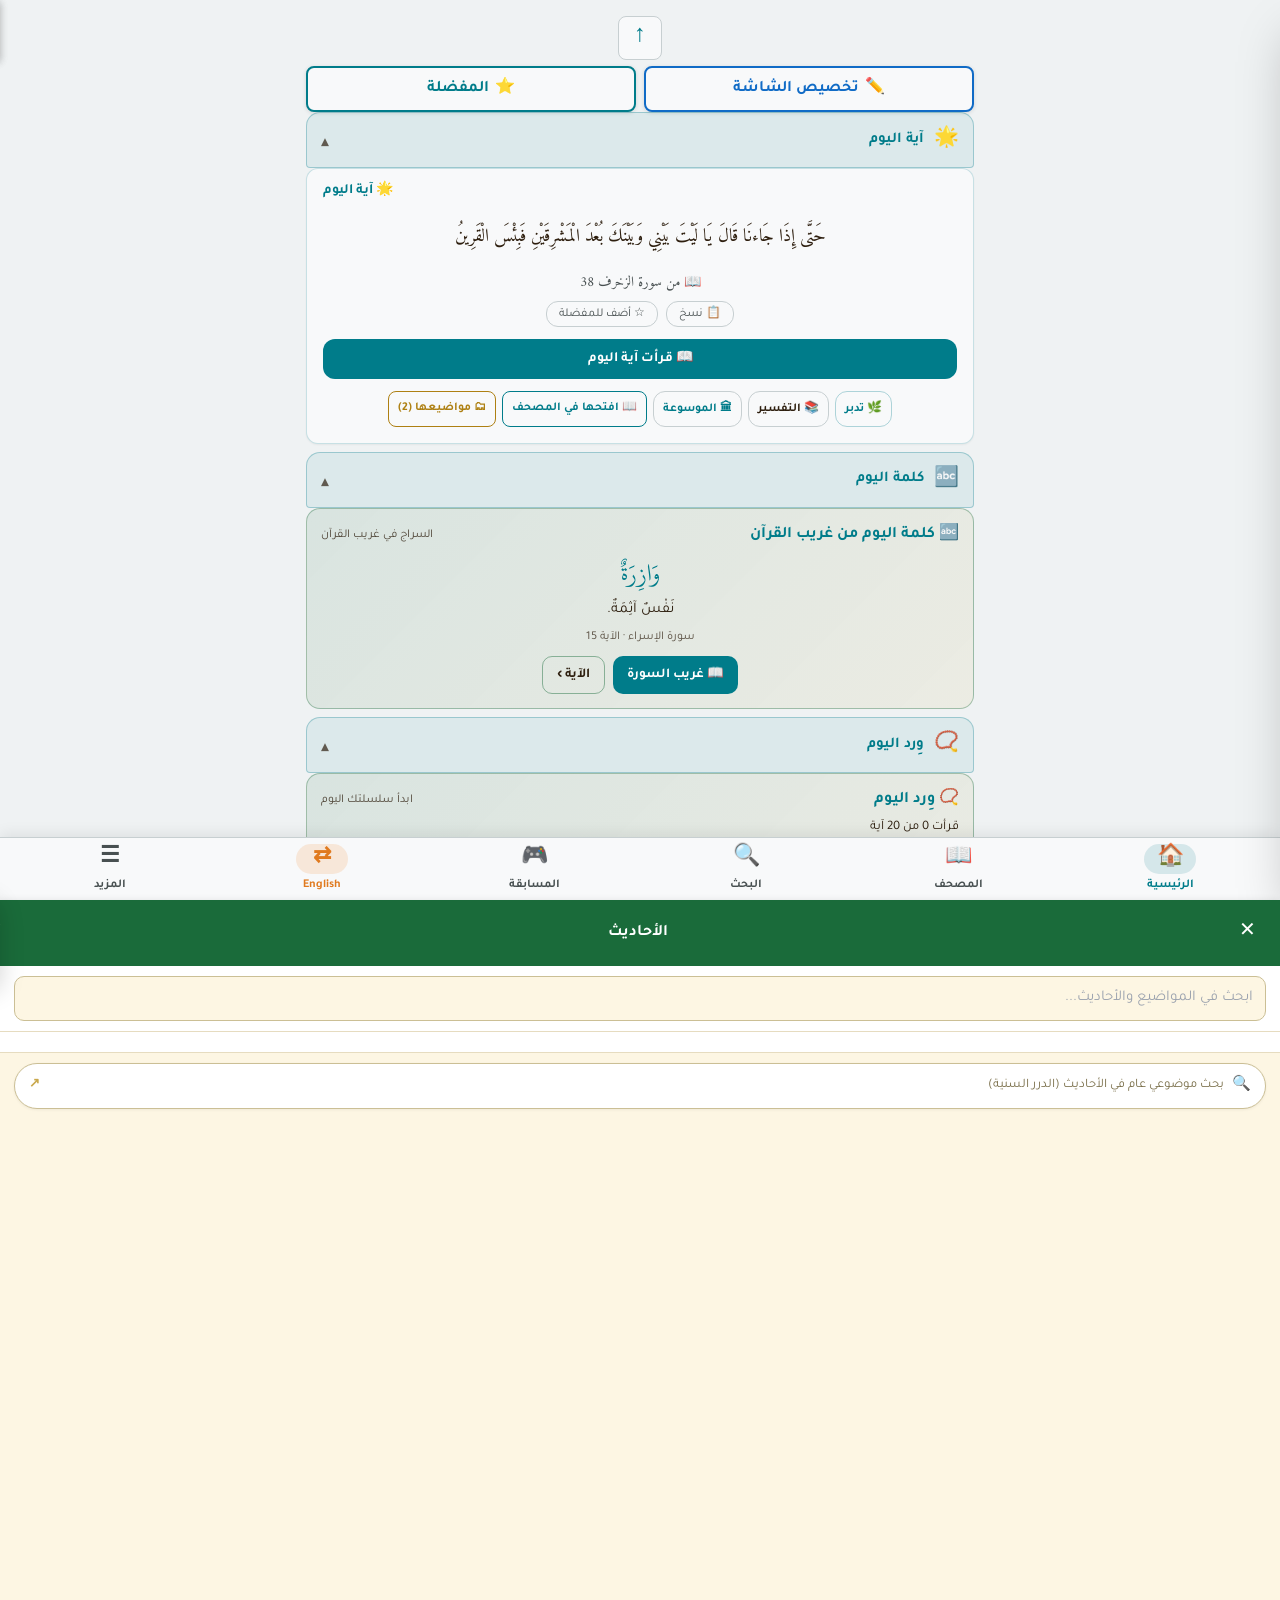
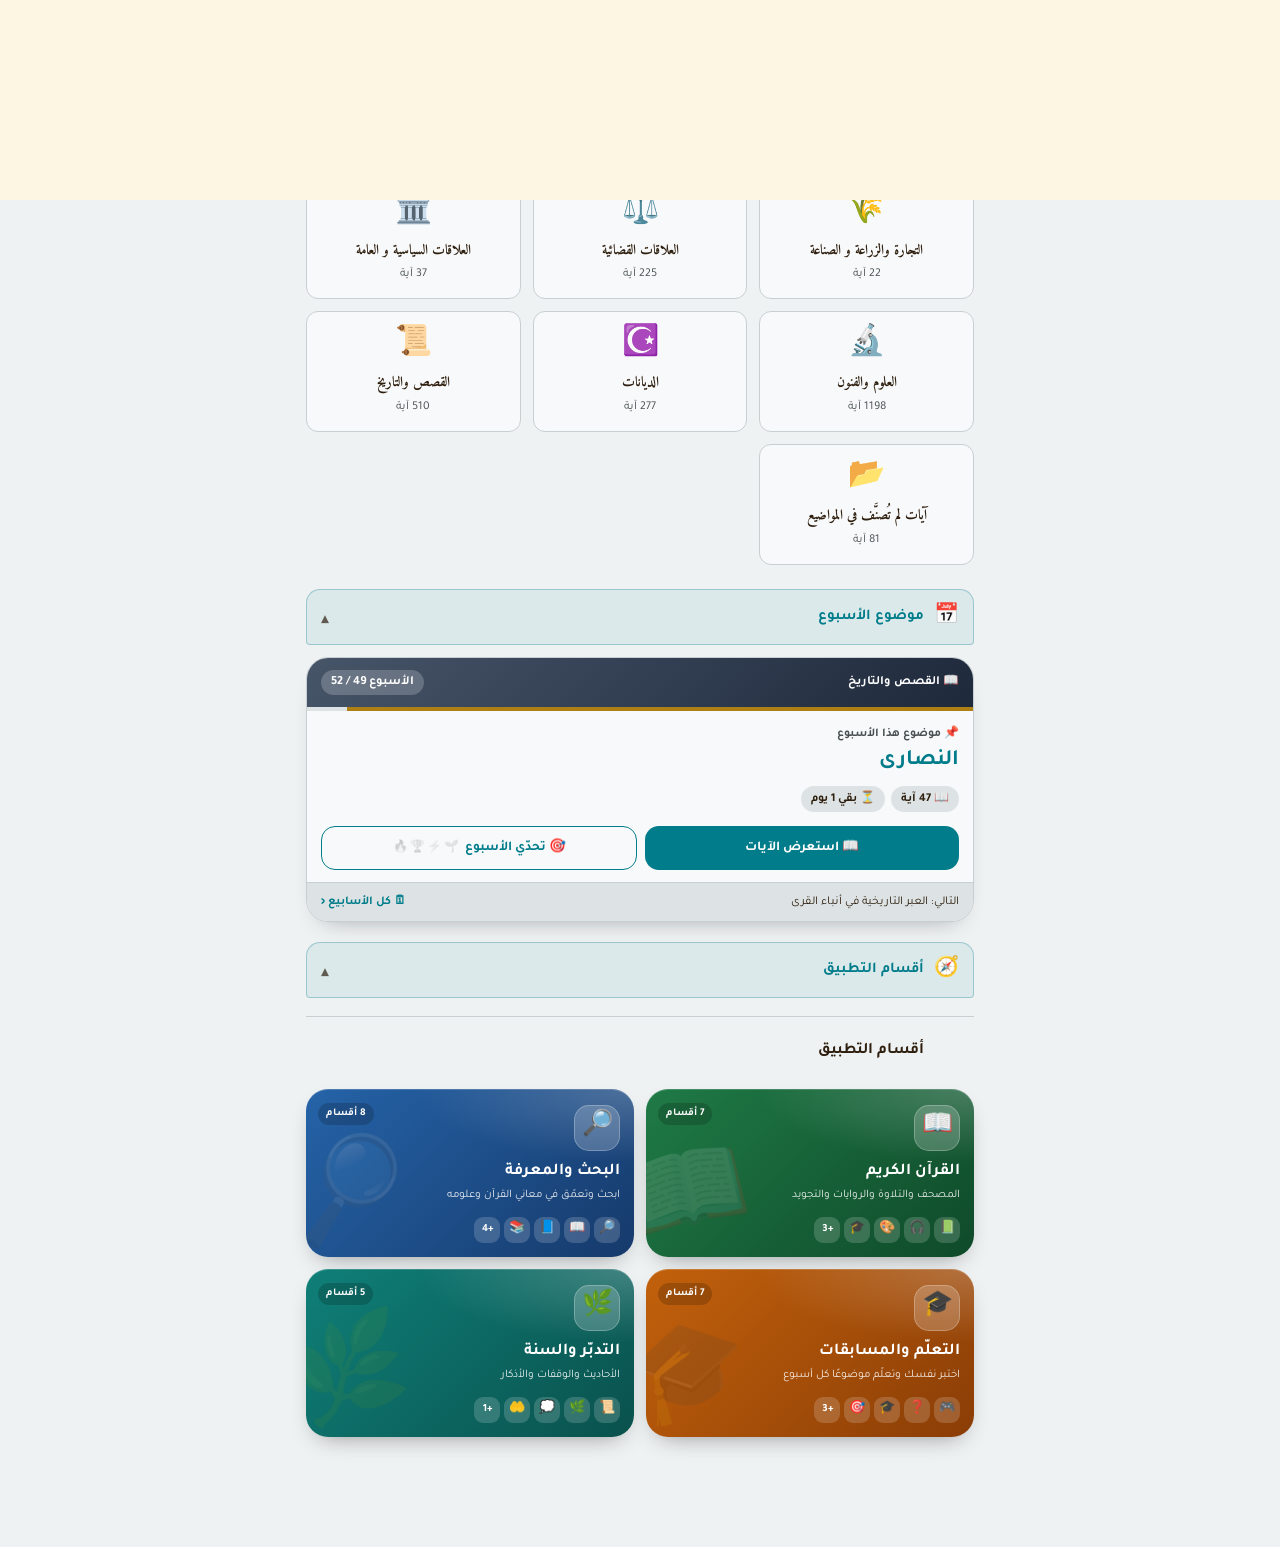
==== commit d99d7581: "Add files via upload" ====
--- a/index.html
+++ b/index.html
@@ -31,7 +31,7 @@
   var _p2=[26,164,161,172,123,90,212,247];
   var _p3=[27,13,182,2,128,64,250,6];
   var _p4=[22,59,96,149,72,226,223,181];
-  var _expectedHash = "780e997a9a1a5d338db0045561ff2aeb4a8864e81813c89753dee939bed6c841";
+  var _expectedHash = "138cb47d3768bcfbcc65e143b7c0f3b3ce4f2839f7680e09735d44dcf8e3a7e3";
   function _bk(){
     var k=new Uint8Array(32);
     [_p1,_p2,_p3,_p4].forEach(function(seg,si){
